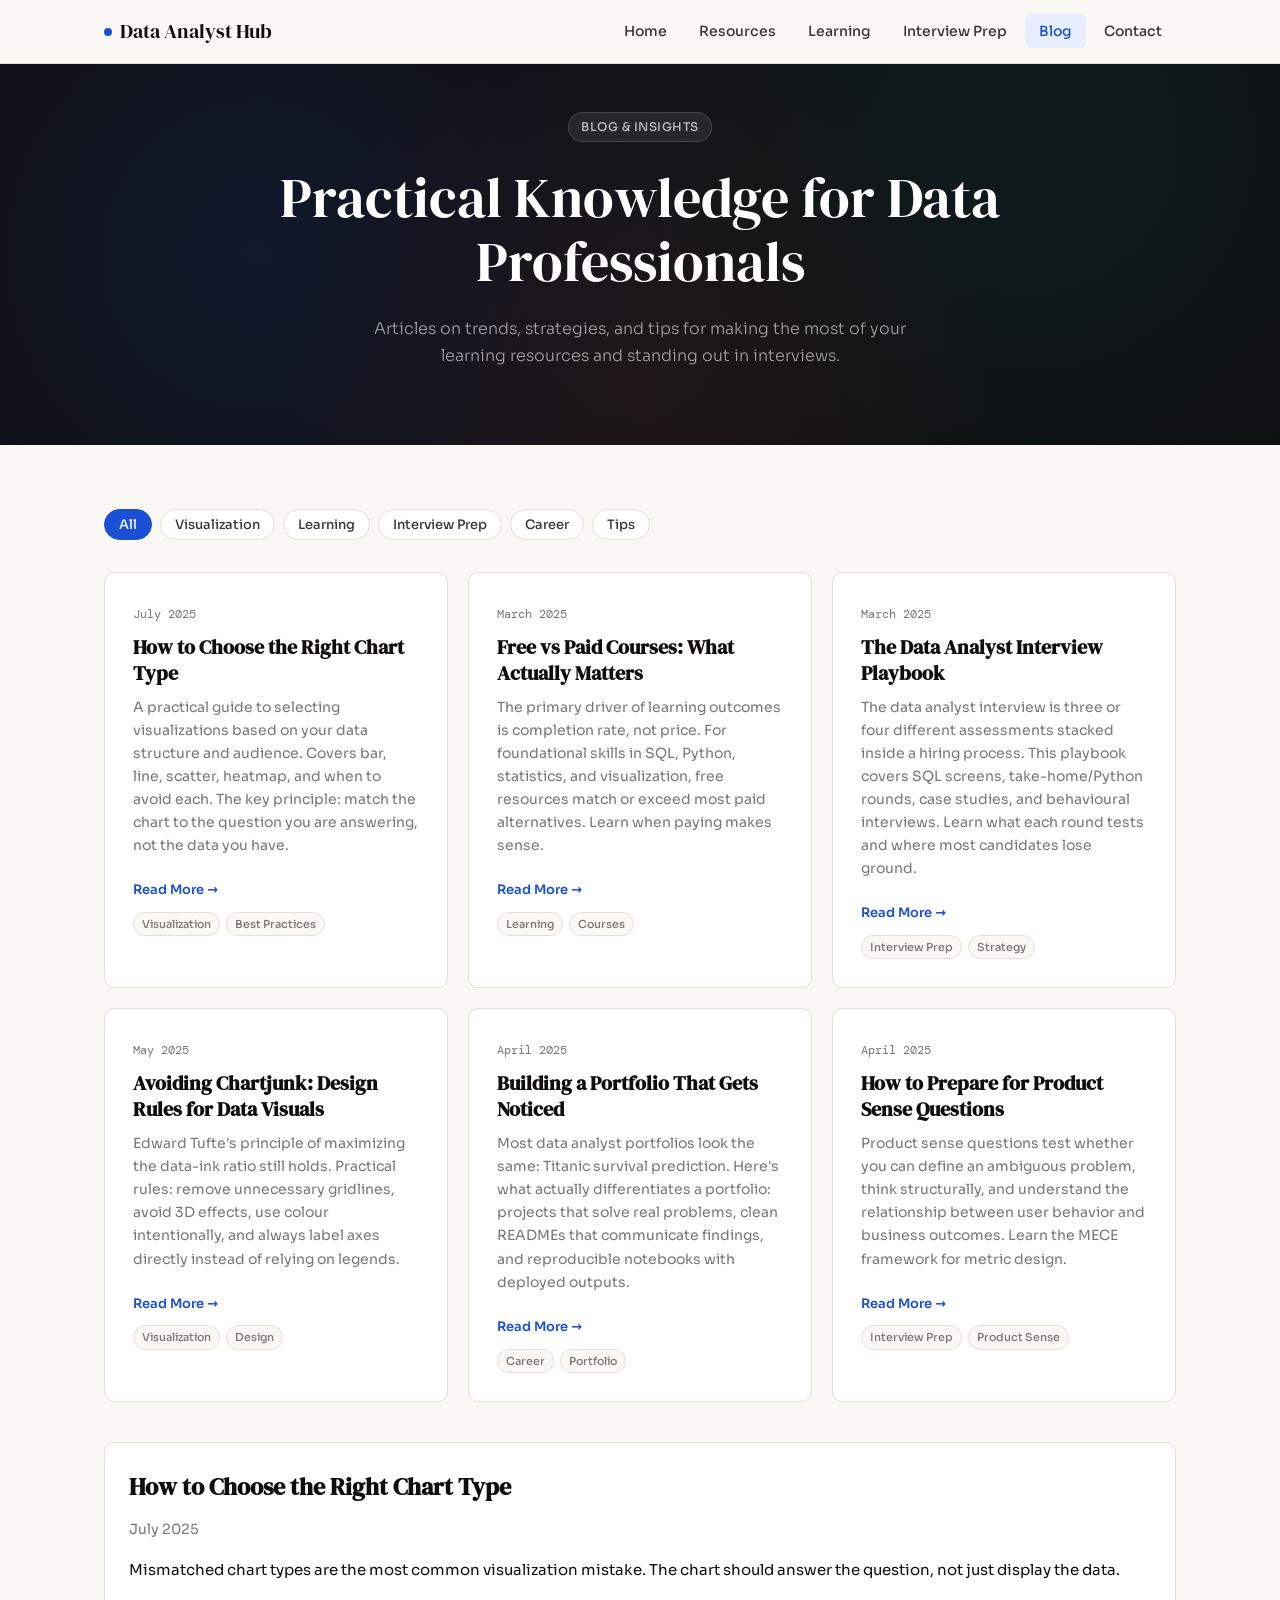
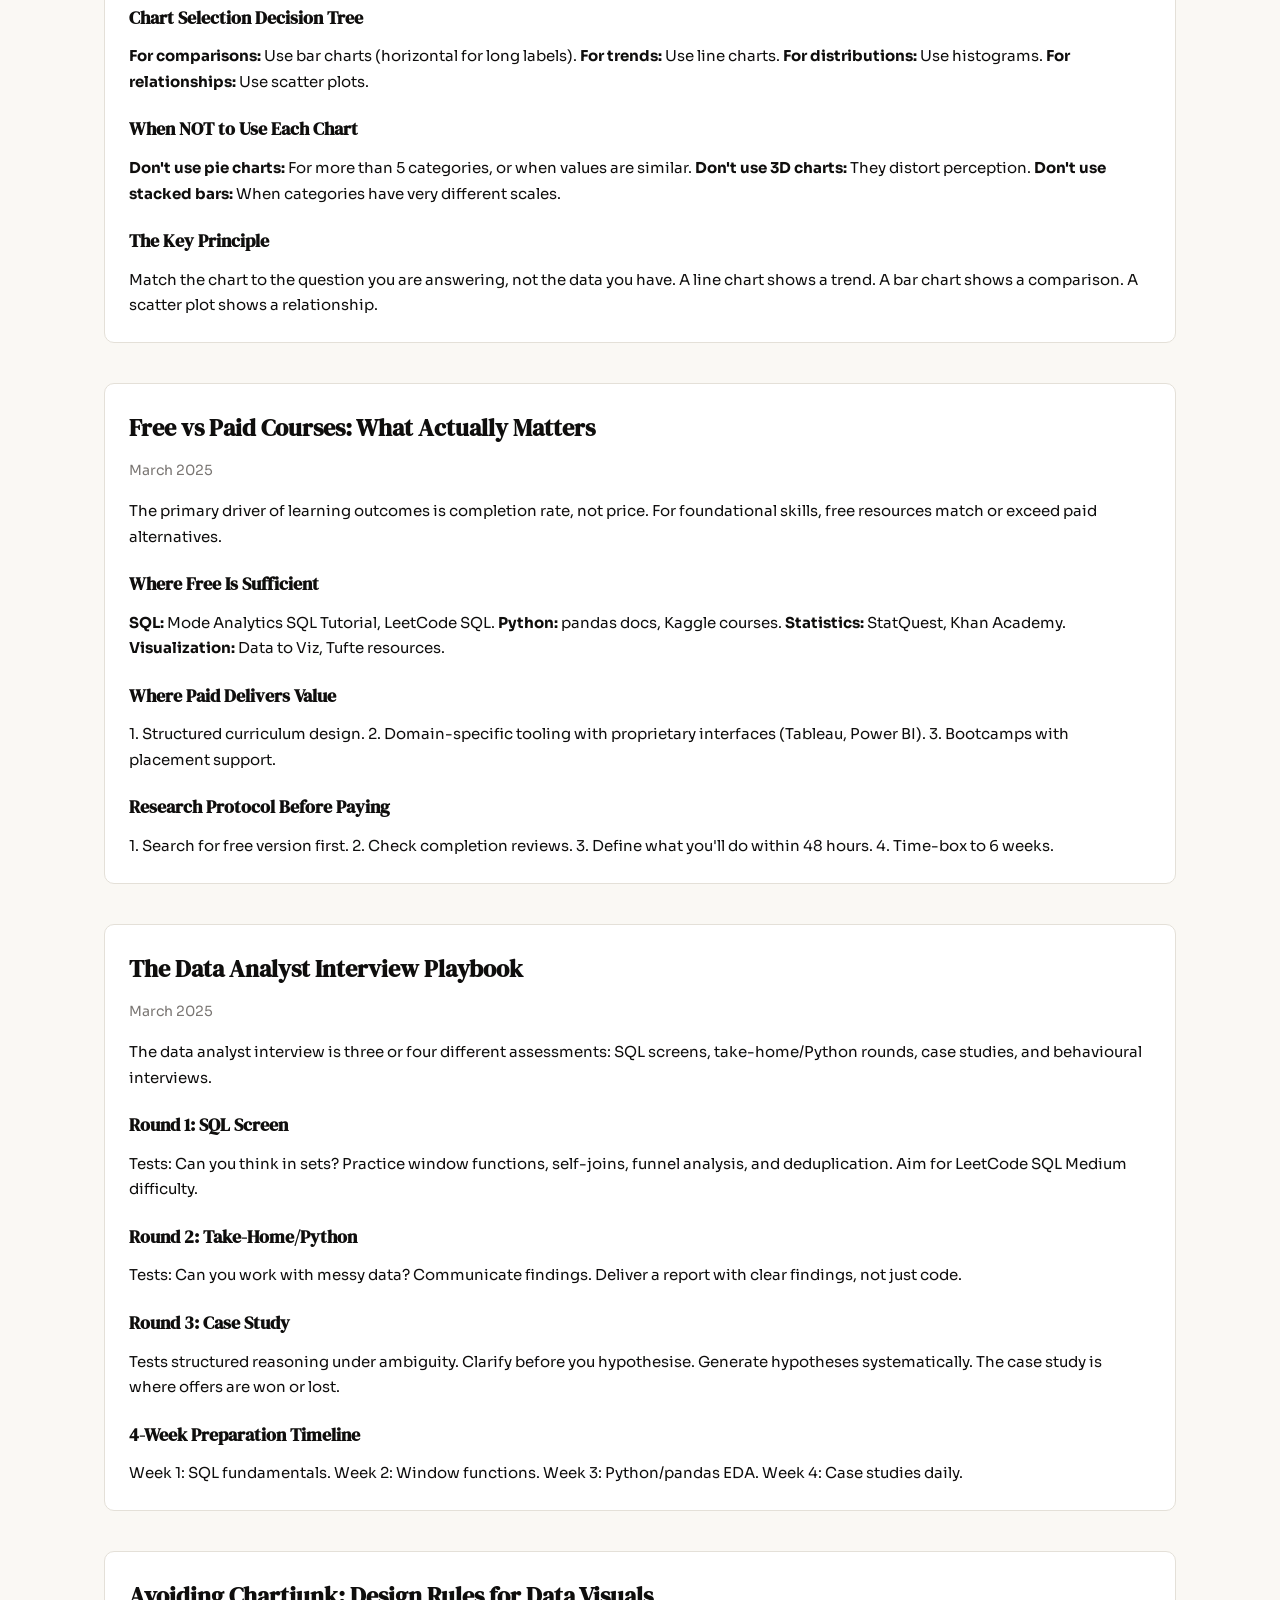
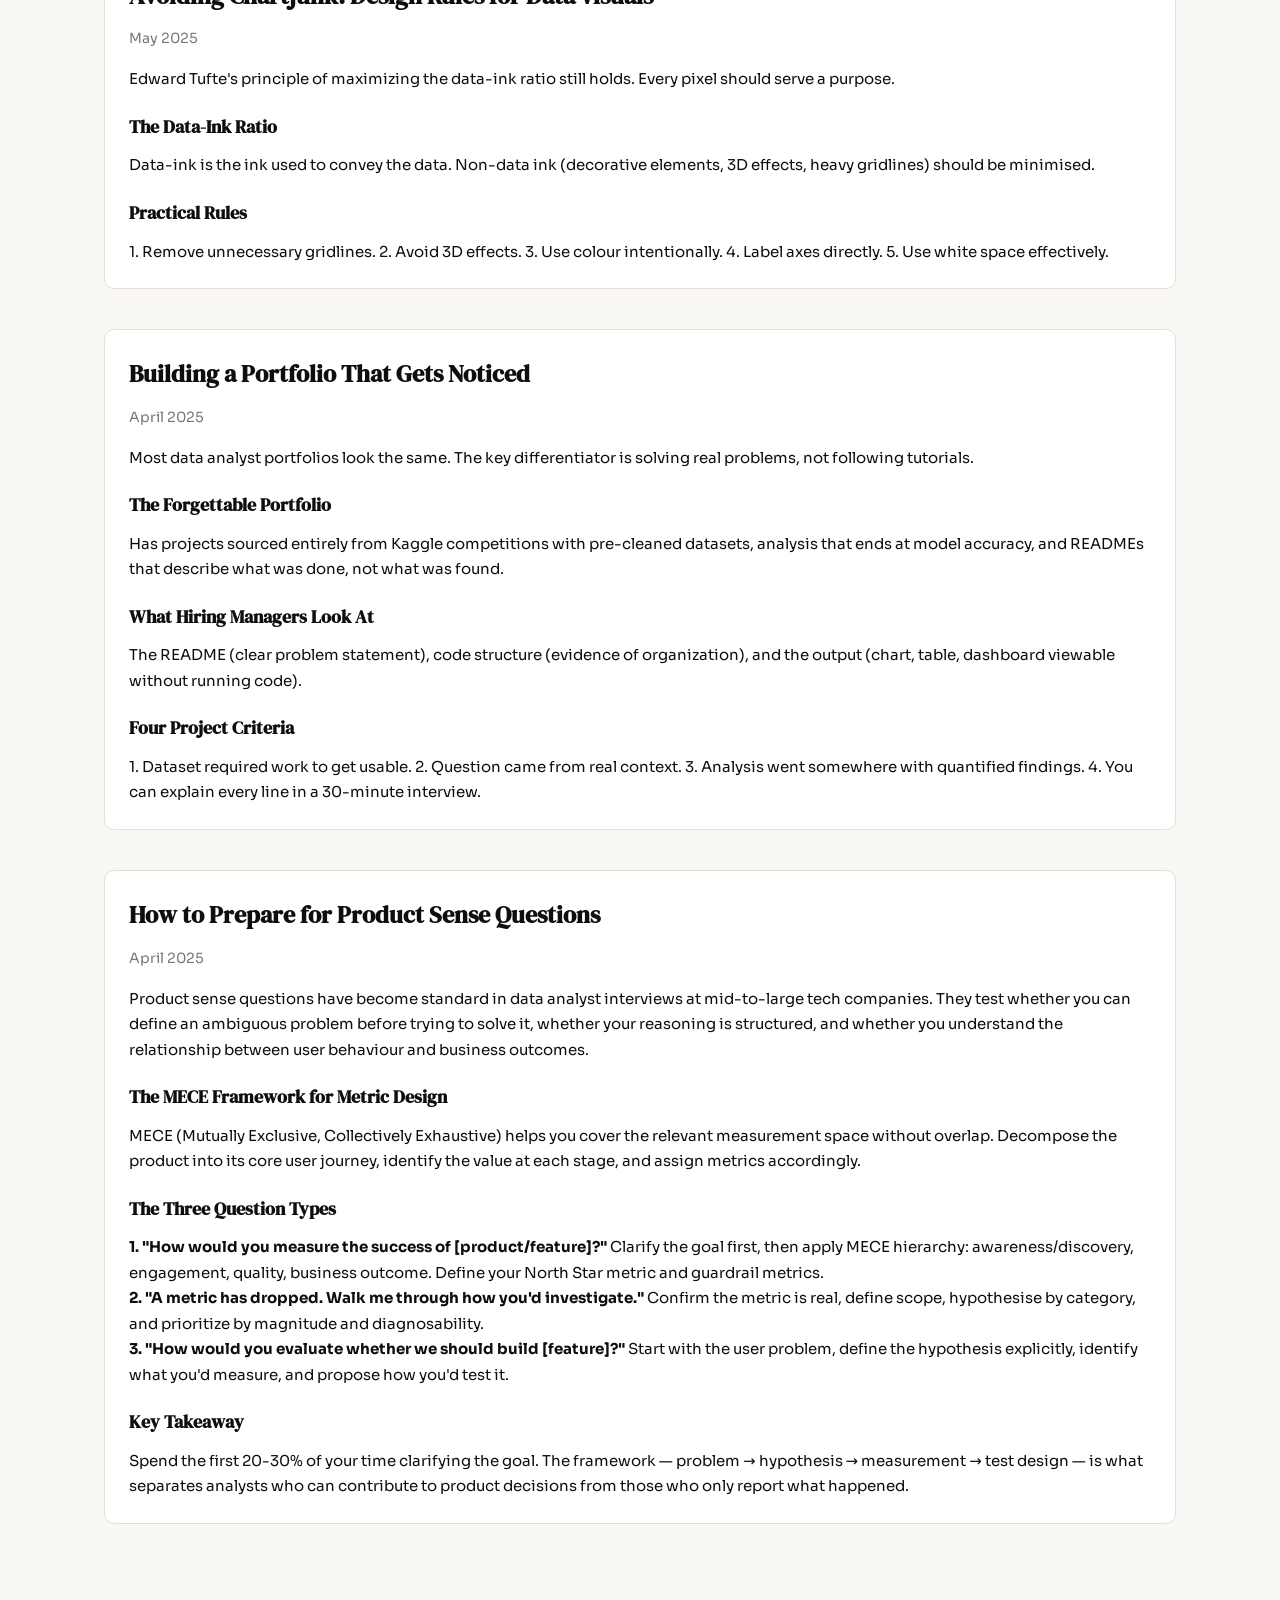
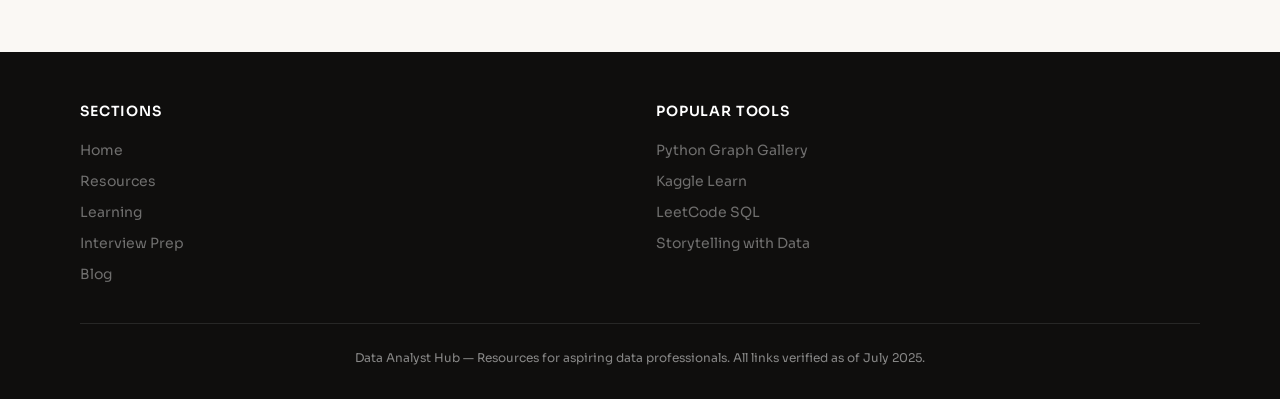
==== blog.html @ 2791a1c4 "Initial commit" ====
<!DOCTYPE html>
<html lang="en">

<head>
  <meta charset="UTF-8">
  <meta name="viewport" content="width=device-width, initial-scale=1.0">
  <title>Blog & Insights — Data Analyst Hub</title>
  <meta name="description"
    content="Articles on data science trends, visualization best practices, and tips for effective resource utilization in data analysis.">
  <link
    href="https://fonts.googleapis.com/css2?family=DM+Serif+Display:ital@0;1&family=DM+Mono:wght@400;500&family=Sora:wght@300;400;500;600&display=swap"
    rel="stylesheet">
  <link rel="stylesheet" href="css/style.css">
</head>

<body>

  <a href="#main-content" class="skip-link">Skip to main content</a>

  <nav class="site-nav" role="navigation" aria-label="Main navigation">
    <div class="nav-inner">
      <a href="index.html" class="nav-logo" aria-label="Data Analyst Hub Home">
        <span class="logo-dot"></span> Data Analyst Hub
      </a>
      <button class="nav-toggle" aria-label="Toggle navigation menu" aria-expanded="false">☰</button>
      <ul class="nav-links">
        <li><a href="index.html">Home</a></li>
        <li><a href="resources.html">Resources</a></li>
        <li><a href="learning.html">Learning</a></li>
        <li><a href="interview.html">Interview Prep</a></li>
        <li><a href="blog.html" class="active">Blog</a></li>
        <li><a href="contact.html">Contact</a></li>
      </ul>
    </div>
  </nav>

  <main id="main-content">
    <section class="hero" style="padding:48px 24px 40px">
      <div class="hero-inner">
        <span class="hero-badge">Blog & Insights</span>
        <h1>Practical Knowledge for Data Professionals</h1>
        <p class="hero-sub">Articles on trends, strategies, and tips for making the most of your learning resources and
          standing out in interviews.</p>
      </div>
    </section>

    <section class="section">
      <div class="filter-bar" role="group" aria-label="Filter blog articles">
        <button class="filter-btn active" data-filter="all">All</button>
        <button class="filter-btn" data-filter="visualization">Visualization</button>
        <button class="filter-btn" data-filter="learning">Learning</button>
        <button class="filter-btn" data-filter="interview">Interview Prep</button>
        <button class="filter-btn" data-filter="career">Career</button>
        <button class="filter-btn" data-filter="tips">Tips</button>
      </div>

      <div class="cards-grid">
        <article class="blog-post filterable-item" data-tags="visualization,tips">
          <span class="post-date">July 2025</span>
          <h3>How to Choose the Right Chart Type</h3>
          <p>A practical guide to selecting visualizations based on your data structure and audience. Covers bar, line,
            scatter, heatmap, and when to avoid each. The key principle: match the chart to the question you are
            answering, not the data you have.</p>
          <a href="files/how-to-choose-right-chart-type.md" class="card-link" target="_blank" rel="noopener">Read More →</a>
          <div class="post-tags" style="margin-top:10px">
            <span class="post-tag">Visualization</span>
            <span class="post-tag">Best Practices</span>
          </div>
        </article>

        <article class="blog-post filterable-item" data-tags="learning,career">
          <span class="post-date">March 2025</span>
          <h3>Free vs Paid Courses: What Actually Matters</h3>
          <p>The primary driver of learning outcomes is completion rate, not price. For foundational skills in SQL,
            Python, statistics, and visualization, free resources match or exceed most paid alternatives. Learn when
            paying makes sense.</p>
          <a href="files/free-vs-paid-courses-what-matters.md" class="card-link" target="_blank" rel="noopener">Read More →</a>
          <div class="post-tags" style="margin-top:10px">
            <span class="post-tag">Learning</span>
            <span class="post-tag">Courses</span>
          </div>
        </article>

        <article class="blog-post filterable-item" data-tags="interview,strategy">
          <span class="post-date">March 2025</span>
          <h3>The Data Analyst Interview Playbook</h3>
          <p>The data analyst interview is three or four different assessments stacked inside a hiring process. This
            playbook covers SQL screens, take-home/Python rounds, case studies, and behavioural interviews. Learn what
            each round tests and where most candidates lose ground.</p>
          <a href="files/data-analyst-interview-playbook.md" class="card-link" target="_blank" rel="noopener">Read More →</a>
          <div class="post-tags" style="margin-top:10px">
            <span class="post-tag">Interview Prep</span>
            <span class="post-tag">Strategy</span>
          </div>
        </article>

        <article class="blog-post filterable-item" data-tags="visualization,tips">
          <span class="post-date">May 2025</span>
          <h3>Avoiding Chartjunk: Design Rules for Data Visuals</h3>
          <p>Edward Tufte's principle of maximizing the data-ink ratio still holds. Practical rules: remove unnecessary
            gridlines, avoid 3D effects, use colour intentionally, and always label axes directly instead of relying on
            legends.</p>
          <a href="files/avoiding-chartjunk-design-rules.md" class="card-link" target="_blank" rel="noopener">Read More →</a>
          <div class="post-tags" style="margin-top:10px">
            <span class="post-tag">Visualization</span>
            <span class="post-tag">Design</span>
          </div>
        </article>

        <article class="blog-post filterable-item" data-tags="career,portfolio">
          <span class="post-date">April 2025</span>
          <h3>Building a Portfolio That Gets Noticed</h3>
          <p>Most data analyst portfolios look the same: Titanic survival prediction. Here's what actually
            differentiates a portfolio: projects that solve real problems, clean READMEs that communicate findings, and
            reproducible notebooks with deployed outputs.</p>
          <a href="files/building-portfolio-that-gets-noticed.md" class="card-link" target="_blank" rel="noopener">Read More →</a>
          <div class="post-tags" style="margin-top:10px">
            <span class="post-tag">Career</span>
            <span class="post-tag">Portfolio</span>
          </div>
        </article>

        <article class="blog-post filterable-item" data-tags="interview,career">
          <span class="post-date">April 2025</span>
          <h3>How to Prepare for Product Sense Questions</h3>
          <p>Product sense questions test whether you can define an ambiguous problem, think structurally, and
            understand the relationship between user behavior and business outcomes. Learn the MECE framework for metric
            design.</p>
          <a href="files/how-to-prepare-product-sense-questions.md" class="card-link" target="_blank" rel="noopener">Read More →</a>
          <div class="post-tags" style="margin-top:10px">
            <span class="post-tag">Interview Prep</span>
            <span class="post-tag">Product Sense</span>
          </div>
        </article>
      </div>

      <div class="filter-no-results hidden text-center" style="padding:40px;color:var(--ink-3)">
        <p>No articles match the selected filter. Try choosing a different category.</p>
      </div>

      <!-- ── BLOG POST DETAILS ── -->
      <div id="chart-selection" class="blog-post-details"
        style="margin-top:40px;padding:24px;background:var(--card);border:1px solid var(--border);border-radius:var(--radius)">
        <h3 style="font-family:var(--font-heading);font-size:24px;margin-bottom:12px">How to Choose the Right Chart Type
        </h3>
        <p style="font-size:14px;color:var(--ink-3);margin-bottom:16px"><span class="post-date">July 2025</span></p>
        <div style="font-size:15px;line-height:1.7;color:var(--ink)">
          <p>Mismatched chart types are the most common visualization mistake. The chart should answer the question, not
            just display the data.</p>

          <h4 style="font-family:var(--font-heading);font-size:18px;margin:20px 0 10px">Chart Selection Decision Tree
          </h4>
          <p><strong>For comparisons:</strong> Use bar charts (horizontal for long labels). <strong>For trends:</strong>
            Use line charts. <strong>For distributions:</strong> Use histograms. <strong>For relationships:</strong> Use
            scatter plots.</p>

          <h4 style="font-family:var(--font-heading);font-size:18px;margin:20px 0 10px">When NOT to Use Each Chart</h4>
          <p><strong>Don't use pie charts:</strong> For more than 5 categories, or when values are similar.
            <strong>Don't use 3D charts:</strong> They distort perception. <strong>Don't use stacked bars:</strong> When
            categories have very different scales.</p>

          <h4 style="font-family:var(--font-heading);font-size:18px;margin:20px 0 10px">The Key Principle</h4>
          <p>Match the chart to the question you are answering, not the data you have. A line chart shows a trend. A bar
            chart shows a comparison. A scatter plot shows a relationship.</p>
        </div>
      </div>

      <div id="free-vs-paid" class="blog-post-details"
        style="margin-top:40px;padding:24px;background:var(--card);border:1px solid var(--border);border-radius:var(--radius)">
        <h3 style="font-family:var(--font-heading);font-size:24px;margin-bottom:12px">Free vs Paid Courses: What
          Actually Matters</h3>
        <p style="font-size:14px;color:var(--ink-3);margin-bottom:16px"><span class="post-date">March 2025</span></p>
        <div style="font-size:15px;line-height:1.7;color:var(--ink)">
          <p>The primary driver of learning outcomes is completion rate, not price. For foundational skills, free
            resources match or exceed paid alternatives.</p>

          <h4 style="font-family:var(--font-heading);font-size:18px;margin:20px 0 10px">Where Free Is Sufficient</h4>
          <p><strong>SQL:</strong> Mode Analytics SQL Tutorial, LeetCode SQL. <strong>Python:</strong> pandas docs,
            Kaggle courses. <strong>Statistics:</strong> StatQuest, Khan Academy. <strong>Visualization:</strong> Data
            to Viz, Tufte resources.</p>

          <h4 style="font-family:var(--font-heading);font-size:18px;margin:20px 0 10px">Where Paid Delivers Value</h4>
          <p>1. Structured curriculum design. 2. Domain-specific tooling with proprietary interfaces (Tableau, Power
            BI). 3. Bootcamps with placement support.</p>

          <h4 style="font-family:var(--font-heading);font-size:18px;margin:20px 0 10px">Research Protocol Before Paying
          </h4>
          <p>1. Search for free version first. 2. Check completion reviews. 3. Define what you'll do within 48 hours. 4.
            Time-box to 6 weeks.</p>
        </div>
      </div>

      <div id="interview-playbook" class="blog-post-details"
        style="margin-top:40px;padding:24px;background:var(--card);border:1px solid var(--border);border-radius:var(--radius)">
        <h3 style="font-family:var(--font-heading);font-size:24px;margin-bottom:12px">The Data Analyst Interview
          Playbook</h3>
        <p style="font-size:14px;color:var(--ink-3);margin-bottom:16px"><span class="post-date">March 2025</span></p>
        <div style="font-size:15px;line-height:1.7;color:var(--ink)">
          <p>The data analyst interview is three or four different assessments: SQL screens, take-home/Python rounds,
            case studies, and behavioural interviews.</p>

          <h4 style="font-family:var(--font-heading);font-size:18px;margin:20px 0 10px">Round 1: SQL Screen</h4>
          <p>Tests: Can you think in sets? Practice window functions, self-joins, funnel analysis, and deduplication.
            Aim for LeetCode SQL Medium difficulty.</p>

          <h4 style="font-family:var(--font-heading);font-size:18px;margin:20px 0 10px">Round 2: Take-Home/Python</h4>
          <p>Tests: Can you work with messy data? Communicate findings. Deliver a report with clear findings, not just
            code.</p>

          <h4 style="font-family:var(--font-heading);font-size:18px;margin:20px 0 10px">Round 3: Case Study</h4>
          <p>Tests structured reasoning under ambiguity. Clarify before you hypothesise. Generate hypotheses
            systematically. The case study is where offers are won or lost.</p>

          <h4 style="font-family:var(--font-heading);font-size:18px;margin:20px 0 10px">4-Week Preparation Timeline</h4>
          <p>Week 1: SQL fundamentals. Week 2: Window functions. Week 3: Python/pandas EDA. Week 4: Case studies daily.
          </p>
        </div>
      </div>

      <div id="chartjunk" class="blog-post-details"
        style="margin-top:40px;padding:24px;background:var(--card);border:1px solid var(--border);border-radius:var(--radius)">
        <h3 style="font-family:var(--font-heading);font-size:24px;margin-bottom:12px">Avoiding Chartjunk: Design Rules
          for Data Visuals</h3>
        <p style="font-size:14px;color:var(--ink-3);margin-bottom:16px"><span class="post-date">May 2025</span></p>
        <div style="font-size:15px;line-height:1.7;color:var(--ink)">
          <p>Edward Tufte's principle of maximizing the data-ink ratio still holds. Every pixel should serve a purpose.
          </p>

          <h4 style="font-family:var(--font-heading);font-size:18px;margin:20px 0 10px">The Data-Ink Ratio</h4>
          <p>Data-ink is the ink used to convey the data. Non-data ink (decorative elements, 3D effects, heavy
            gridlines) should be minimised.</p>

          <h4 style="font-family:var(--font-heading);font-size:18px;margin:20px 0 10px">Practical Rules</h4>
          <p>1. Remove unnecessary gridlines. 2. Avoid 3D effects. 3. Use colour intentionally. 4. Label axes directly.
            5. Use white space effectively.</p>
        </div>
      </div>

      <div id="portfolio" class="blog-post-details"
        style="margin-top:40px;padding:24px;background:var(--card);border:1px solid var(--border);border-radius:var(--radius)">
        <h3 style="font-family:var(--font-heading);font-size:24px;margin-bottom:12px">Building a Portfolio That Gets
          Noticed</h3>
        <p style="font-size:14px;color:var(--ink-3);margin-bottom:16px"><span class="post-date">April 2025</span></p>
        <div style="font-size:15px;line-height:1.7;color:var(--ink)">
          <p>Most data analyst portfolios look the same. The key differentiator is solving real problems, not following
            tutorials.</p>

          <h4 style="font-family:var(--font-heading);font-size:18px;margin:20px 0 10px">The Forgettable Portfolio</h4>
          <p>Has projects sourced entirely from Kaggle competitions with pre-cleaned datasets, analysis that ends at
            model accuracy, and READMEs that describe what was done, not what was found.</p>

          <h4 style="font-family:var(--font-heading);font-size:18px;margin:20px 0 10px">What Hiring Managers Look At
          </h4>
          <p>The README (clear problem statement), code structure (evidence of organization), and the output (chart,
            table, dashboard viewable without running code).</p>

          <h4 style="font-family:var(--font-heading);font-size:18px;margin:20px 0 10px">Four Project Criteria</h4>
          <p>1. Dataset required work to get usable. 2. Question came from real context. 3. Analysis went somewhere with
            quantified findings. 4. You can explain every line in a 30-minute interview.</p>
        </div>
      </div>

      <div id="product-sense" class="blog-post-details"
        style="margin-top:40px;padding:24px;background:var(--card);border:1px solid var(--border);border-radius:var(--radius)">
        <h3 style="font-family:var(--font-heading);font-size:24px;margin-bottom:12px">How to Prepare for Product Sense
          Questions</h3>
        <p style="font-size:14px;color:var(--ink-3);margin-bottom:16px"><span class="post-date">April 2025</span></p>
        <div style="font-size:15px;line-height:1.7;color:var(--ink)">
          <p>Product sense questions have become standard in data analyst interviews at mid-to-large tech companies.
            They test whether you can define an ambiguous problem before trying to solve it, whether your reasoning is
            structured, and whether you understand the relationship between user behaviour and business outcomes.</p>

          <h4 style="font-family:var(--font-heading);font-size:18px;margin:20px 0 10px">The MECE Framework for Metric
            Design</h4>
          <p>MECE (Mutually Exclusive, Collectively Exhaustive) helps you cover the relevant measurement space without
            overlap. Decompose the product into its core user journey, identify the value at each stage, and assign
            metrics accordingly.</p>

          <h4 style="font-family:var(--font-heading);font-size:18px;margin:20px 0 10px">The Three Question Types</h4>
          <p><strong>1. "How would you measure the success of [product/feature]?"</strong> Clarify the goal first, then
            apply MECE hierarchy: awareness/discovery, engagement, quality, business outcome. Define your North Star
            metric and guardrail metrics.</p>

          <p><strong>2. "A metric has dropped. Walk me through how you'd investigate."</strong> Confirm the metric is
            real, define scope, hypothesise by category, and prioritize by magnitude and diagnosability.</p>

          <p><strong>3. "How would you evaluate whether we should build [feature]?"</strong> Start with the user
            problem, define the hypothesis explicitly, identify what you'd measure, and propose how you'd test it.</p>

          <h4 style="font-family:var(--font-heading);font-size:18px;margin:20px 0 10px">Key Takeaway</h4>
          <p>Spend the first 20-30% of your time clarifying the goal. The framework — problem → hypothesis → measurement
            → test design — is what separates analysts who can contribute to product decisions from those who only
            report what happened.</p>
        </div>
      </div>
    </section>
  </main>

  <footer class="site-footer">
    <div class="footer-inner">
      <div class="footer-col">
        <h4>Sections</h4>
        <a href="index.html">Home</a>
        <a href="resources.html">Resources</a>
        <a href="learning.html">Learning</a>
        <a href="interview.html">Interview Prep</a>
        <a href="blog.html">Blog</a>
      </div>
      <div class="footer-col">
        <h4>Popular Tools</h4>
        <a href="https://www.python-graph-gallery.com/" target="_blank" rel="noopener">Python Graph Gallery</a>
        <a href="https://www.kaggle.com/learn" target="_blank" rel="noopener">Kaggle Learn</a>
        <a href="https://leetcode.com/problemset/database/" target="_blank" rel="noopener">LeetCode SQL</a>
        <a href="https://www.storytellingwithdata.com/" target="_blank" rel="noopener">Storytelling with Data</a>
      </div>
    </div>
    <div class="footer-bottom">
      <p>Data Analyst Hub — Resources for aspiring data professionals. All links verified as of July 2025.</p>
    </div>
  </footer>

  <script src="js/main.js"></script>
</body>

</html>
---- css/style.css ----
/* ═══════════════════════════════════════════════════════════════════
   DATA ANALYST WEBSITE — STYLESHEET
   Color palette, typography, layout, components, responsive
   ═══════════════════════════════════════════════════════════════════ */

:root {
  --ink: #0f0e0d;
  --ink-2: #3a3835;
  --ink-3: #7a7673;
  --paper: #faf8f4;
  --card: #ffffff;
  --border: #e4e0d8;
  --border-2: #cec9bf;
  --accent: #1a4fd6;
  --accent-light: #e8eeff;
  --accent-2: #d64e1a;
  --accent-2-light: #fff0ec;
  --green: #1a7a4a;
  --green-light: #e6f7ed;
  --amber: #9a6000;
  --amber-light: #fff8e6;
  --purple: #5b21b6;
  --purple-light: #f0ebff;
  --teal: #0e7490;
  --teal-light: #ecfeff;
  --red: #b91c1c;
  --red-light: #fef2f2;
  --font-heading: 'DM Serif Display', Georgia, serif;
  --font-body: 'Sora', system-ui, sans-serif;
  --font-mono: 'DM Mono', 'Courier New', monospace;
  --max-width: 1120px;
  --nav-height: 64px;
  --radius: 10px;
  --radius-sm: 6px;
}

*, *::before, *::after { box-sizing: border-box; margin: 0; padding: 0; }

html { scroll-behavior: smooth; font-size: 16px; }

body {
  font-family: var(--font-body);
  background: var(--paper);
  color: var(--ink);
  font-size: 15px;
  line-height: 1.65;
  -webkit-font-smoothing: antialiased;
}

a { color: var(--accent); text-decoration: none; transition: color 0.2s; }
a:hover { color: #123da8; text-decoration: underline; }

img { max-width: 100%; height: auto; display: block; }

/* ── SKIP LINK ── */
.skip-link {
  position: absolute; top: -100px; left: 16px;
  background: var(--accent); color: #fff; padding: 8px 16px;
  border-radius: var(--radius-sm); z-index: 1000; font-size: 14px;
}
.skip-link:focus { top: 8px; }

/* ── NAVIGATION ── */
.site-nav {
  position: sticky; top: 0; z-index: 100;
  background: rgba(250, 248, 244, 0.92);
  backdrop-filter: blur(12px);
  border-bottom: 1px solid var(--border);
  height: var(--nav-height);
  display: flex; align-items: center;
}

.nav-inner {
  width: 100%; max-width: var(--max-width);
  margin: 0 auto; padding: 0 24px;
  display: flex; align-items: center; justify-content: space-between;
}

.nav-logo {
  font-family: var(--font-heading);
  font-size: 20px;
  color: var(--ink);
  display: flex; align-items: center; gap: 8px;
}
.nav-logo:hover { text-decoration: none; color: var(--accent); }
.nav-logo .logo-dot {
  width: 8px; height: 8px; border-radius: 50%;
  background: var(--accent); display: inline-block;
}

.nav-links {
  display: flex; gap: 4px; list-style: none;
}
.nav-links a {
  padding: 8px 14px; border-radius: var(--radius-sm);
  font-size: 14px; font-weight: 500; color: var(--ink-2);
  transition: background 0.2s, color 0.2s;
}
.nav-links a:hover, .nav-links a.active {
  background: var(--accent-light); color: var(--accent); text-decoration: none;
}

.nav-toggle {
  display: none; background: none; border: none;
  font-size: 24px; cursor: pointer; color: var(--ink);
  padding: 4px 8px;
}

/* ── HERO ── */
.hero {
  background: var(--ink);
  color: #fff;
  padding: 80px 24px 64px;
  text-align: center;
  position: relative;
  overflow: hidden;
}
.hero::before {
  content: '';
  position: absolute; inset: 0;
  background-image:
    radial-gradient(circle at 20% 50%, rgba(26,79,214,0.15) 0%, transparent 50%),
    radial-gradient(circle at 80% 20%, rgba(14,116,144,0.12) 0%, transparent 50%),
    radial-gradient(circle at 50% 80%, rgba(214,78,26,0.08) 0%, transparent 50%);
}
.hero-inner {
  max-width: 720px; margin: 0 auto; position: relative; z-index: 1;
}
.hero-badge {
  display: inline-block; padding: 4px 12px;
  background: rgba(255,255,255,0.08); border: 1px solid rgba(255,255,255,0.15);
  border-radius: 999px; font-size: 12px; font-weight: 500;
  color: rgba(255,255,255,0.7); margin-bottom: 24px;
  letter-spacing: 0.04em; text-transform: uppercase;
}
.hero h1 {
  font-family: var(--font-heading);
  font-size: clamp(32px, 5vw, 56px);
  line-height: 1.15;
  margin-bottom: 20px;
  font-weight: 400;
}
.hero h1 em { font-style: italic; color: #7ba3ff; }
.hero-sub {
  font-size: 16px; color: rgba(255,255,255,0.6);
  max-width: 560px; margin: 0 auto 36px; font-weight: 300; line-height: 1.7;
}
.hero-cta {
  display: flex; gap: 12px; justify-content: center; flex-wrap: wrap;
}
.btn {
  display: inline-flex; align-items: center; gap: 8px;
  padding: 12px 24px; border-radius: var(--radius);
  font-family: var(--font-body); font-size: 14px; font-weight: 600;
  cursor: pointer; border: none; transition: all 0.2s;
  text-decoration: none;
}
.btn-primary {
  background: var(--accent); color: #fff;
}
.btn-primary:hover { background: #123da8; color: #fff; text-decoration: none; transform: translateY(-1px); }
.btn-outline {
  background: transparent; color: #fff;
  border: 1px solid rgba(255,255,255,0.3);
}
.btn-outline:hover { border-color: #fff; background: rgba(255,255,255,0.06); text-decoration: none; }
.btn-accent {
  background: var(--accent-2); color: #fff;
}
.btn-accent:hover { background: #b84010; color: #fff; text-decoration: none; transform: translateY(-1px); }
.btn-sm { padding: 8px 16px; font-size: 13px; }

/* ── SECTION ── */
.section {
  padding: 64px 24px;
  max-width: var(--max-width);
  margin: 0 auto;
}
.section-header {
  margin-bottom: 40px;
}
.section-label {
  font-size: 11px; text-transform: uppercase;
  letter-spacing: 0.15em; color: var(--accent);
  font-weight: 600; margin-bottom: 8px;
}
.section-title {
  font-family: var(--font-heading);
  font-size: clamp(24px, 3vw, 36px);
  line-height: 1.2;
  color: var(--ink);
}
.section-desc {
  font-size: 15px; color: var(--ink-3);
  max-width: 600px; margin-top: 8px;
}

/* ── CARDS ── */
.cards-grid {
  display: grid;
  grid-template-columns: repeat(auto-fill, minmax(300px, 1fr));
  gap: 20px;
}

.card {
  background: var(--card);
  border: 1px solid var(--border);
  border-radius: var(--radius);
  padding: 24px;
  transition: box-shadow 0.2s, transform 0.2s;
}
.card:hover {
  box-shadow: 0 4px 24px rgba(0,0,0,0.06);
  transform: translateY(-2px);
}

.card-badge {
  display: inline-block; padding: 3px 10px;
  border-radius: 999px; font-size: 11px; font-weight: 600;
  text-transform: uppercase; letter-spacing: 0.04em;
  margin-bottom: 12px;
}
.badge-free { background: var(--green-light); color: var(--green); }
.badge-paid { background: var(--amber-light); color: var(--amber); }
.badge-freemium { background: var(--accent-light); color: var(--accent); }
.badge-intermediate { background: var(--teal-light); color: var(--teal); }
.badge-advanced { background: var(--purple-light); color: var(--purple); }
.badge-beginner { background: var(--green-light); color: var(--green); }

.card h3 {
  font-size: 17px; font-weight: 600; margin-bottom: 6px;
  color: var(--ink);
}
.card p {
  font-size: 14px; color: var(--ink-3); line-height: 1.6; margin-bottom: 14px;
}
.card-meta {
  display: flex; gap: 12px; flex-wrap: wrap;
  font-size: 12px; color: var(--ink-3);
}
.card-meta span {
  display: flex; align-items: center; gap: 4px;
}
.card-link {
  display: inline-flex; align-items: center; gap: 6px;
  font-size: 13px; font-weight: 600; color: var(--accent);
  margin-top: 8px;
}
.card-link:hover { text-decoration: none; }

/* ── FILTER BAR ── */
.filter-bar {
  display: flex; gap: 8px; flex-wrap: wrap;
  margin-bottom: 32px;
}
.filter-btn {
  padding: 6px 14px; border-radius: 999px;
  border: 1px solid var(--border); background: var(--card);
  font-family: var(--font-body); font-size: 13px; font-weight: 500;
  color: var(--ink-2); cursor: pointer;
  transition: all 0.2s;
}
.filter-btn:hover { border-color: var(--accent); color: var(--accent); }
.filter-btn.active {
  background: var(--accent); color: #fff; border-color: var(--accent);
}

/* ── RESOURCE TABLE ── */
.resource-table {
  width: 100%; border-collapse: collapse;
  background: var(--card); border-radius: var(--radius);
  overflow: hidden; border: 1px solid var(--border);
}
.resource-table th {
  text-align: left; padding: 12px 16px;
  font-size: 11px; text-transform: uppercase;
  letter-spacing: 0.08em; color: var(--ink-3);
  background: var(--paper); border-bottom: 1px solid var(--border);
}
.resource-table td {
  padding: 12px 16px; font-size: 14px;
  border-bottom: 1px solid var(--border);
  vertical-align: top;
}
.resource-table tr:last-child td { border-bottom: none; }
.resource-table a { font-weight: 500; }

/* ── BLOG POST ── */
.blog-post {
  background: var(--card);
  border: 1px solid var(--border);
  border-radius: var(--radius);
  padding: 28px;
  transition: box-shadow 0.2s;
}
.blog-post:hover { box-shadow: 0 4px 24px rgba(0,0,0,0.06); }
.blog-post .post-date {
  font-size: 12px; color: var(--ink-3);
  font-family: var(--font-mono);
}
.blog-post h3 {
  font-family: var(--font-heading);
  font-size: 20px; margin: 8px 0 10px; line-height: 1.3;
}
.blog-post p {
  font-size: 14px; color: var(--ink-3); line-height: 1.65;
  margin-bottom: 14px;
}
.blog-post .post-tags {
  display: flex; gap: 6px; flex-wrap: wrap;
}
.post-tag {
  padding: 2px 8px; border-radius: 999px;
  font-size: 11px; font-weight: 500;
  background: var(--paper); border: 1px solid var(--border);
  color: var(--ink-3);
}

/* ── FORM ── */
.form-group {
  margin-bottom: 20px;
}
.form-label {
  display: block; font-size: 14px; font-weight: 600;
  color: var(--ink); margin-bottom: 6px;
}
.form-input, .form-textarea, .form-select {
  width: 100%; padding: 10px 14px;
  border: 1px solid var(--border); border-radius: var(--radius-sm);
  font-family: var(--font-body); font-size: 14px;
  background: var(--card); color: var(--ink);
  transition: border-color 0.2s, box-shadow 0.2s;
}
.form-input:focus, .form-textarea:focus, .form-select:focus {
  outline: none; border-color: var(--accent);
  box-shadow: 0 0 0 3px var(--accent-light);
}
.form-textarea { min-height: 120px; resize: vertical; }
.form-error {
  font-size: 12px; color: var(--red); margin-top: 4px; display: none;
}
.form-input.invalid, .form-textarea.invalid {
  border-color: var(--red);
}
.form-success {
  background: var(--green-light); border: 1px solid var(--green);
  border-radius: var(--radius-sm); padding: 12px 16px;
  font-size: 14px; color: var(--green); display: none;
}
.form-success.visible { display: block; }

/* ── STATS ROW ── */
.stats-row {
  display: grid;
  grid-template-columns: repeat(auto-fit, minmax(140px, 1fr));
  gap: 16px; margin: 32px 0;
}
.stat-card {
  text-align: center; padding: 20px 16px;
  background: var(--card); border: 1px solid var(--border);
  border-radius: var(--radius);
}
.stat-num {
  font-family: var(--font-heading);
  font-size: 32px; line-height: 1; color: var(--accent);
}
.stat-label {
  font-size: 12px; color: var(--ink-3);
  text-transform: uppercase; letter-spacing: 0.08em; margin-top: 4px;
}

/* ── QUICK NAV ── */
.quick-nav {
  display: grid;
  grid-template-columns: repeat(auto-fit, minmax(220px, 1fr));
  gap: 16px; margin: 32px 0;
}
.quick-nav-card {
  background: var(--card);
  border: 1px solid var(--border);
  border-radius: var(--radius);
  padding: 24px;
  text-align: center;
  transition: box-shadow 0.2s, transform 0.2s;
  cursor: pointer;
}
.quick-nav-card:hover {
  box-shadow: 0 4px 24px rgba(0,0,0,0.06);
  transform: translateY(-2px);
  text-decoration: none;
}
.quick-nav-card .nav-icon {
  font-size: 28px; margin-bottom: 12px;
}
.quick-nav-card h3 {
  font-size: 15px; font-weight: 600; margin-bottom: 4px;
}
.quick-nav-card p {
  font-size: 13px; color: var(--ink-3);
}

/* ── FOOTER ── */
.site-footer {
  background: var(--ink);
  color: rgba(255,255,255,0.5);
  padding: 48px 24px 32px;
  margin-top: 64px;
}
.footer-inner {
  max-width: var(--max-width); margin: 0 auto;
  display: grid; grid-template-columns: repeat(auto-fit, minmax(200px, 1fr));
  gap: 32px;
}
.footer-col h4 {
  color: #fff; font-size: 14px; font-weight: 600;
  margin-bottom: 12px; text-transform: uppercase;
  letter-spacing: 0.06em;
}
.footer-col a {
  display: block; padding: 4px 0; font-size: 14px;
  color: rgba(255,255,255,0.4); transition: color 0.2s;
}
.footer-col a:hover { color: #fff; text-decoration: none; }
.footer-bottom {
  max-width: var(--max-width); margin: 32px auto 0;
  padding-top: 24px; border-top: 1px solid rgba(255,255,255,0.1);
  text-align: center; font-size: 12px;
}

/* ── UTILITY ── */
.container { max-width: var(--max-width); margin: 0 auto; padding: 0 24px; }
.text-center { text-align: center; }
.mt-2 { margin-top: 16px; }
.mt-3 { margin-top: 24px; }
.mb-2 { margin-bottom: 16px; }
.mb-3 { margin-bottom: 24px; }
.hidden { display: none !important; }

/* ── RESPONSIVE ── */
@media (max-width: 768px) {
  .nav-links { display: none; }
  .nav-links.open {
    display: flex; flex-direction: column;
    position: absolute; top: var(--nav-height); left: 0; right: 0;
    background: var(--paper); border-bottom: 1px solid var(--border);
    padding: 16px 24px; gap: 4px;
  }
  .nav-links.open a { padding: 10px 14px; }
  .nav-toggle { display: block; }
  .hero { padding: 48px 20px 40px; }
  .section { padding: 40px 16px; }
  .cards-grid { grid-template-columns: 1fr; }
  .resource-table { font-size: 13px; }
  .resource-table th, .resource-table td { padding: 8px 10px; }
  .stats-row { grid-template-columns: repeat(2, 1fr); }
  .quick-nav { grid-template-columns: 1fr 1fr; }
}

@media (max-width: 480px) {
  .quick-nav { grid-template-columns: 1fr; }
  .hero h1 { font-size: 28px; }
  .hero-cta { flex-direction: column; align-items: center; }
}

/* ── PRINT ── */
@media print {
  .site-nav, .site-footer, .hero-cta, .filter-bar, .nav-toggle { display: none !important; }
  body { background: #fff; }
  .card, .blog-post { break-inside: avoid; box-shadow: none; border: 1px solid #ddd; }
}
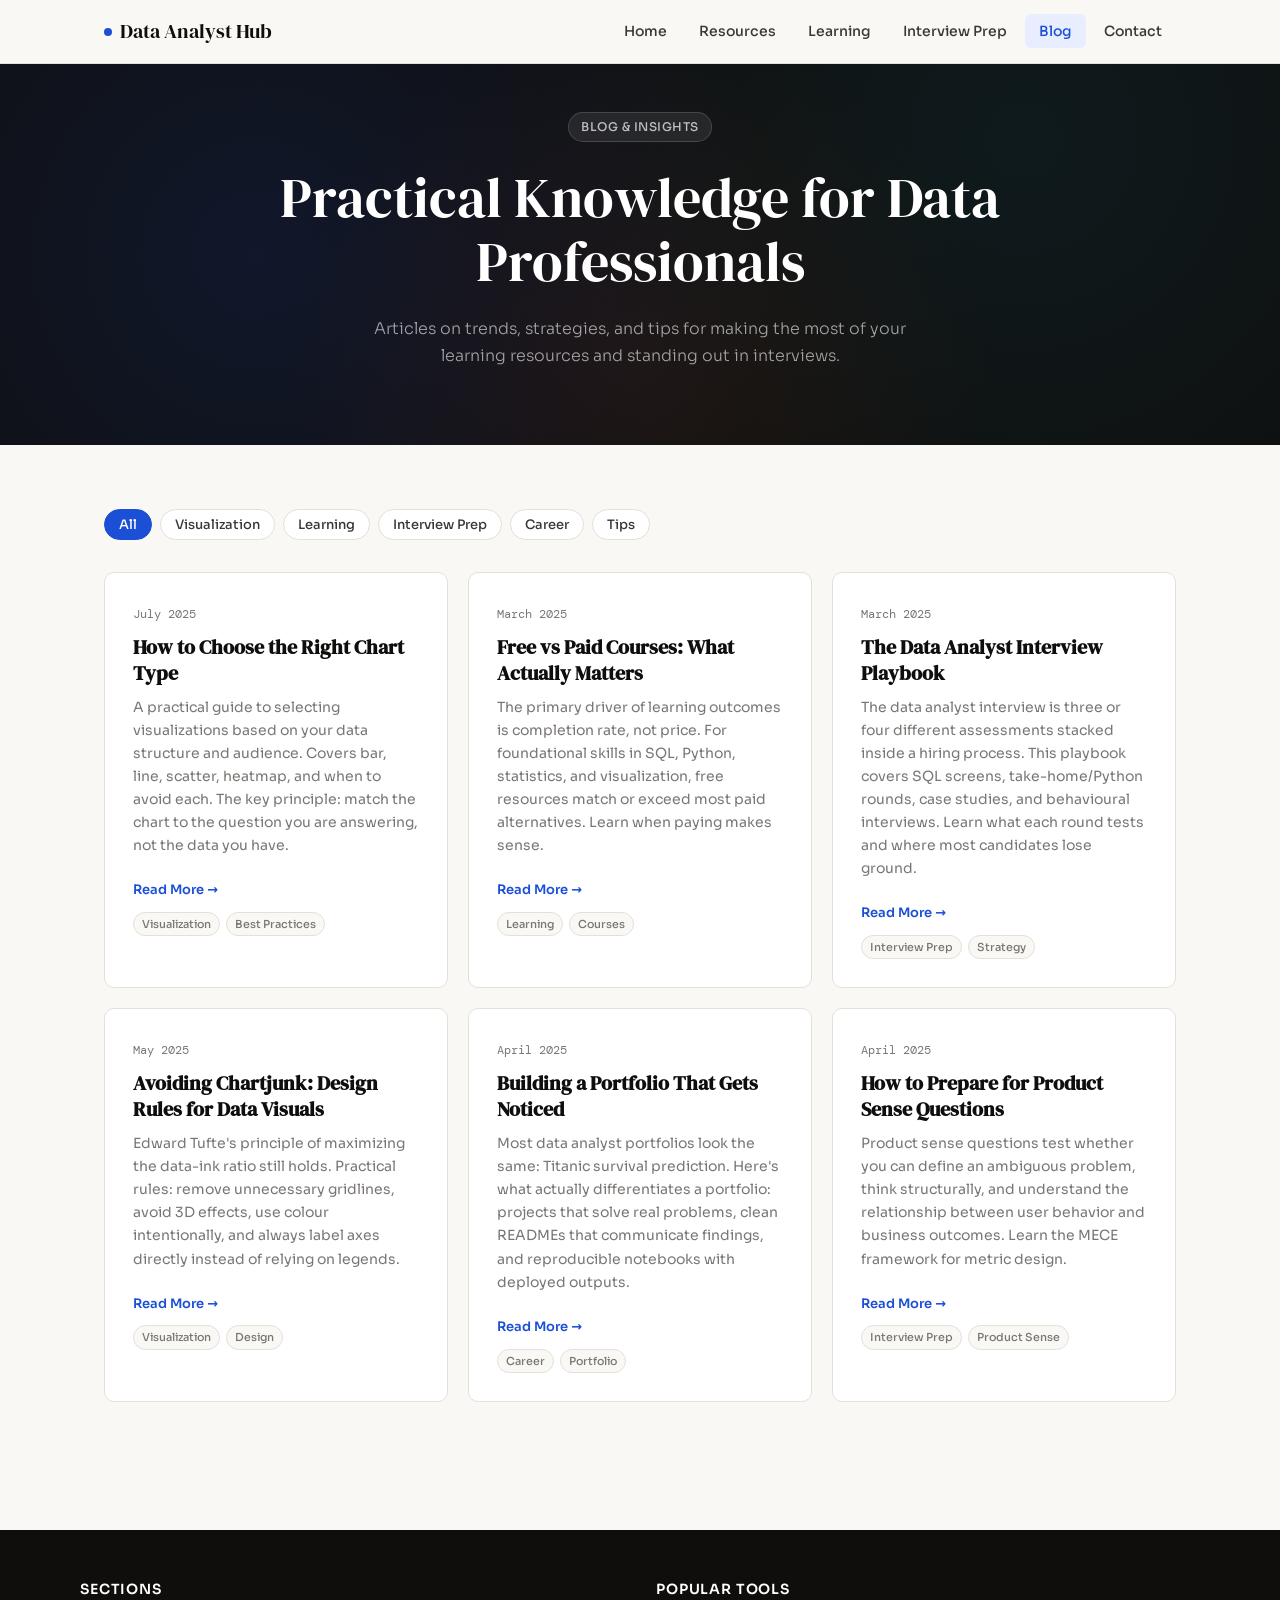
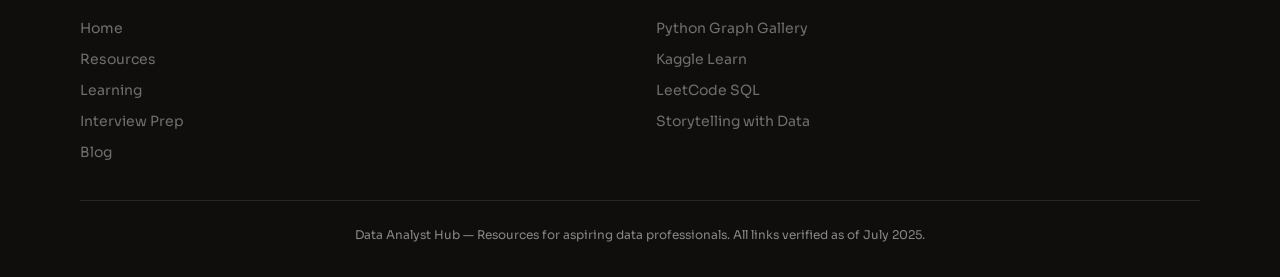
==== commit 80659105: "Initial commit" ====
--- a/blog.html
+++ b/blog.html
@@ -61,7 +61,8 @@
           <p>A practical guide to selecting visualizations based on your data structure and audience. Covers bar, line,
             scatter, heatmap, and when to avoid each. The key principle: match the chart to the question you are
             answering, not the data you have.</p>
-          <a href="files/how-to-choose-right-chart-type.md" class="card-link" target="_blank" rel="noopener">Read More →</a>
+          <a href="files/how-to-choose-right-chart-type.html" class="card-link" target="_blank" rel="noopener">Read More
+            →</a>
           <div class="post-tags" style="margin-top:10px">
             <span class="post-tag">Visualization</span>
             <span class="post-tag">Best Practices</span>
@@ -74,7 +75,8 @@
           <p>The primary driver of learning outcomes is completion rate, not price. For foundational skills in SQL,
             Python, statistics, and visualization, free resources match or exceed most paid alternatives. Learn when
             paying makes sense.</p>
-          <a href="files/free-vs-paid-courses-what-matters.md" class="card-link" target="_blank" rel="noopener">Read More →</a>
+          <a href="files/free-vs-paid-courses-what-matters.html" class="card-link" target="_blank" rel="noopener">Read
+            More →</a>
           <div class="post-tags" style="margin-top:10px">
             <span class="post-tag">Learning</span>
             <span class="post-tag">Courses</span>
@@ -87,7 +89,9 @@
           <p>The data analyst interview is three or four different assessments stacked inside a hiring process. This
             playbook covers SQL screens, take-home/Python rounds, case studies, and behavioural interviews. Learn what
             each round tests and where most candidates lose ground.</p>
-          <a href="files/data-analyst-interview-playbook.md" class="card-link" target="_blank" rel="noopener">Read More →</a>
+          <a href="files/data-analyst-interview-playbook.html" class="card-link" target="_blank" rel="noopener">Read
+            More
+            →</a>
           <div class="post-tags" style="margin-top:10px">
             <span class="post-tag">Interview Prep</span>
             <span class="post-tag">Strategy</span>
@@ -100,7 +104,9 @@
           <p>Edward Tufte's principle of maximizing the data-ink ratio still holds. Practical rules: remove unnecessary
             gridlines, avoid 3D effects, use colour intentionally, and always label axes directly instead of relying on
             legends.</p>
-          <a href="files/avoiding-chartjunk-design-rules.md" class="card-link" target="_blank" rel="noopener">Read More →</a>
+          <a href="files/avoiding-chartjunk-design-rules.html" class="card-link" target="_blank" rel="noopener">Read
+            More
+            →</a>
           <div class="post-tags" style="margin-top:10px">
             <span class="post-tag">Visualization</span>
             <span class="post-tag">Design</span>
@@ -113,7 +119,9 @@
           <p>Most data analyst portfolios look the same: Titanic survival prediction. Here's what actually
             differentiates a portfolio: projects that solve real problems, clean READMEs that communicate findings, and
             reproducible notebooks with deployed outputs.</p>
-          <a href="files/building-portfolio-that-gets-noticed.md" class="card-link" target="_blank" rel="noopener">Read More →</a>
+          <a href="files/building-portfolio-that-gets-noticed.html" class="card-link" target="_blank"
+            rel="noopener">Read
+            More →</a>
           <div class="post-tags" style="margin-top:10px">
             <span class="post-tag">Career</span>
             <span class="post-tag">Portfolio</span>
@@ -126,7 +134,8 @@
           <p>Product sense questions test whether you can define an ambiguous problem, think structurally, and
             understand the relationship between user behavior and business outcomes. Learn the MECE framework for metric
             design.</p>
-          <a href="files/how-to-prepare-product-sense-questions.md" class="card-link" target="_blank" rel="noopener">Read More →</a>
+          <a href="files/how-to-prepare-product-sense-questions.html" class="card-link" target="_blank"
+            rel="noopener">Read More →</a>
           <div class="post-tags" style="margin-top:10px">
             <span class="post-tag">Interview Prep</span>
             <span class="post-tag">Product Sense</span>
@@ -138,161 +147,6 @@
         <p>No articles match the selected filter. Try choosing a different category.</p>
       </div>
 
-      <!-- ── BLOG POST DETAILS ── -->
-      <div id="chart-selection" class="blog-post-details"
-        style="margin-top:40px;padding:24px;background:var(--card);border:1px solid var(--border);border-radius:var(--radius)">
-        <h3 style="font-family:var(--font-heading);font-size:24px;margin-bottom:12px">How to Choose the Right Chart Type
-        </h3>
-        <p style="font-size:14px;color:var(--ink-3);margin-bottom:16px"><span class="post-date">July 2025</span></p>
-        <div style="font-size:15px;line-height:1.7;color:var(--ink)">
-          <p>Mismatched chart types are the most common visualization mistake. The chart should answer the question, not
-            just display the data.</p>
-
-          <h4 style="font-family:var(--font-heading);font-size:18px;margin:20px 0 10px">Chart Selection Decision Tree
-          </h4>
-          <p><strong>For comparisons:</strong> Use bar charts (horizontal for long labels). <strong>For trends:</strong>
-            Use line charts. <strong>For distributions:</strong> Use histograms. <strong>For relationships:</strong> Use
-            scatter plots.</p>
-
-          <h4 style="font-family:var(--font-heading);font-size:18px;margin:20px 0 10px">When NOT to Use Each Chart</h4>
-          <p><strong>Don't use pie charts:</strong> For more than 5 categories, or when values are similar.
-            <strong>Don't use 3D charts:</strong> They distort perception. <strong>Don't use stacked bars:</strong> When
-            categories have very different scales.</p>
-
-          <h4 style="font-family:var(--font-heading);font-size:18px;margin:20px 0 10px">The Key Principle</h4>
-          <p>Match the chart to the question you are answering, not the data you have. A line chart shows a trend. A bar
-            chart shows a comparison. A scatter plot shows a relationship.</p>
-        </div>
-      </div>
-
-      <div id="free-vs-paid" class="blog-post-details"
-        style="margin-top:40px;padding:24px;background:var(--card);border:1px solid var(--border);border-radius:var(--radius)">
-        <h3 style="font-family:var(--font-heading);font-size:24px;margin-bottom:12px">Free vs Paid Courses: What
-          Actually Matters</h3>
-        <p style="font-size:14px;color:var(--ink-3);margin-bottom:16px"><span class="post-date">March 2025</span></p>
-        <div style="font-size:15px;line-height:1.7;color:var(--ink)">
-          <p>The primary driver of learning outcomes is completion rate, not price. For foundational skills, free
-            resources match or exceed paid alternatives.</p>
-
-          <h4 style="font-family:var(--font-heading);font-size:18px;margin:20px 0 10px">Where Free Is Sufficient</h4>
-          <p><strong>SQL:</strong> Mode Analytics SQL Tutorial, LeetCode SQL. <strong>Python:</strong> pandas docs,
-            Kaggle courses. <strong>Statistics:</strong> StatQuest, Khan Academy. <strong>Visualization:</strong> Data
-            to Viz, Tufte resources.</p>
-
-          <h4 style="font-family:var(--font-heading);font-size:18px;margin:20px 0 10px">Where Paid Delivers Value</h4>
-          <p>1. Structured curriculum design. 2. Domain-specific tooling with proprietary interfaces (Tableau, Power
-            BI). 3. Bootcamps with placement support.</p>
-
-          <h4 style="font-family:var(--font-heading);font-size:18px;margin:20px 0 10px">Research Protocol Before Paying
-          </h4>
-          <p>1. Search for free version first. 2. Check completion reviews. 3. Define what you'll do within 48 hours. 4.
-            Time-box to 6 weeks.</p>
-        </div>
-      </div>
-
-      <div id="interview-playbook" class="blog-post-details"
-        style="margin-top:40px;padding:24px;background:var(--card);border:1px solid var(--border);border-radius:var(--radius)">
-        <h3 style="font-family:var(--font-heading);font-size:24px;margin-bottom:12px">The Data Analyst Interview
-          Playbook</h3>
-        <p style="font-size:14px;color:var(--ink-3);margin-bottom:16px"><span class="post-date">March 2025</span></p>
-        <div style="font-size:15px;line-height:1.7;color:var(--ink)">
-          <p>The data analyst interview is three or four different assessments: SQL screens, take-home/Python rounds,
-            case studies, and behavioural interviews.</p>
-
-          <h4 style="font-family:var(--font-heading);font-size:18px;margin:20px 0 10px">Round 1: SQL Screen</h4>
-          <p>Tests: Can you think in sets? Practice window functions, self-joins, funnel analysis, and deduplication.
-            Aim for LeetCode SQL Medium difficulty.</p>
-
-          <h4 style="font-family:var(--font-heading);font-size:18px;margin:20px 0 10px">Round 2: Take-Home/Python</h4>
-          <p>Tests: Can you work with messy data? Communicate findings. Deliver a report with clear findings, not just
-            code.</p>
-
-          <h4 style="font-family:var(--font-heading);font-size:18px;margin:20px 0 10px">Round 3: Case Study</h4>
-          <p>Tests structured reasoning under ambiguity. Clarify before you hypothesise. Generate hypotheses
-            systematically. The case study is where offers are won or lost.</p>
-
-          <h4 style="font-family:var(--font-heading);font-size:18px;margin:20px 0 10px">4-Week Preparation Timeline</h4>
-          <p>Week 1: SQL fundamentals. Week 2: Window functions. Week 3: Python/pandas EDA. Week 4: Case studies daily.
-          </p>
-        </div>
-      </div>
-
-      <div id="chartjunk" class="blog-post-details"
-        style="margin-top:40px;padding:24px;background:var(--card);border:1px solid var(--border);border-radius:var(--radius)">
-        <h3 style="font-family:var(--font-heading);font-size:24px;margin-bottom:12px">Avoiding Chartjunk: Design Rules
-          for Data Visuals</h3>
-        <p style="font-size:14px;color:var(--ink-3);margin-bottom:16px"><span class="post-date">May 2025</span></p>
-        <div style="font-size:15px;line-height:1.7;color:var(--ink)">
-          <p>Edward Tufte's principle of maximizing the data-ink ratio still holds. Every pixel should serve a purpose.
-          </p>
-
-          <h4 style="font-family:var(--font-heading);font-size:18px;margin:20px 0 10px">The Data-Ink Ratio</h4>
-          <p>Data-ink is the ink used to convey the data. Non-data ink (decorative elements, 3D effects, heavy
-            gridlines) should be minimised.</p>
-
-          <h4 style="font-family:var(--font-heading);font-size:18px;margin:20px 0 10px">Practical Rules</h4>
-          <p>1. Remove unnecessary gridlines. 2. Avoid 3D effects. 3. Use colour intentionally. 4. Label axes directly.
-            5. Use white space effectively.</p>
-        </div>
-      </div>
-
-      <div id="portfolio" class="blog-post-details"
-        style="margin-top:40px;padding:24px;background:var(--card);border:1px solid var(--border);border-radius:var(--radius)">
-        <h3 style="font-family:var(--font-heading);font-size:24px;margin-bottom:12px">Building a Portfolio That Gets
-          Noticed</h3>
-        <p style="font-size:14px;color:var(--ink-3);margin-bottom:16px"><span class="post-date">April 2025</span></p>
-        <div style="font-size:15px;line-height:1.7;color:var(--ink)">
-          <p>Most data analyst portfolios look the same. The key differentiator is solving real problems, not following
-            tutorials.</p>
-
-          <h4 style="font-family:var(--font-heading);font-size:18px;margin:20px 0 10px">The Forgettable Portfolio</h4>
-          <p>Has projects sourced entirely from Kaggle competitions with pre-cleaned datasets, analysis that ends at
-            model accuracy, and READMEs that describe what was done, not what was found.</p>
-
-          <h4 style="font-family:var(--font-heading);font-size:18px;margin:20px 0 10px">What Hiring Managers Look At
-          </h4>
-          <p>The README (clear problem statement), code structure (evidence of organization), and the output (chart,
-            table, dashboard viewable without running code).</p>
-
-          <h4 style="font-family:var(--font-heading);font-size:18px;margin:20px 0 10px">Four Project Criteria</h4>
-          <p>1. Dataset required work to get usable. 2. Question came from real context. 3. Analysis went somewhere with
-            quantified findings. 4. You can explain every line in a 30-minute interview.</p>
-        </div>
-      </div>
-
-      <div id="product-sense" class="blog-post-details"
-        style="margin-top:40px;padding:24px;background:var(--card);border:1px solid var(--border);border-radius:var(--radius)">
-        <h3 style="font-family:var(--font-heading);font-size:24px;margin-bottom:12px">How to Prepare for Product Sense
-          Questions</h3>
-        <p style="font-size:14px;color:var(--ink-3);margin-bottom:16px"><span class="post-date">April 2025</span></p>
-        <div style="font-size:15px;line-height:1.7;color:var(--ink)">
-          <p>Product sense questions have become standard in data analyst interviews at mid-to-large tech companies.
-            They test whether you can define an ambiguous problem before trying to solve it, whether your reasoning is
-            structured, and whether you understand the relationship between user behaviour and business outcomes.</p>
-
-          <h4 style="font-family:var(--font-heading);font-size:18px;margin:20px 0 10px">The MECE Framework for Metric
-            Design</h4>
-          <p>MECE (Mutually Exclusive, Collectively Exhaustive) helps you cover the relevant measurement space without
-            overlap. Decompose the product into its core user journey, identify the value at each stage, and assign
-            metrics accordingly.</p>
-
-          <h4 style="font-family:var(--font-heading);font-size:18px;margin:20px 0 10px">The Three Question Types</h4>
-          <p><strong>1. "How would you measure the success of [product/feature]?"</strong> Clarify the goal first, then
-            apply MECE hierarchy: awareness/discovery, engagement, quality, business outcome. Define your North Star
-            metric and guardrail metrics.</p>
-
-          <p><strong>2. "A metric has dropped. Walk me through how you'd investigate."</strong> Confirm the metric is
-            real, define scope, hypothesise by category, and prioritize by magnitude and diagnosability.</p>
-
-          <p><strong>3. "How would you evaluate whether we should build [feature]?"</strong> Start with the user
-            problem, define the hypothesis explicitly, identify what you'd measure, and propose how you'd test it.</p>
-
-          <h4 style="font-family:var(--font-heading);font-size:18px;margin:20px 0 10px">Key Takeaway</h4>
-          <p>Spend the first 20-30% of your time clarifying the goal. The framework — problem → hypothesis → measurement
-            → test design — is what separates analysts who can contribute to product decisions from those who only
-            report what happened.</p>
-        </div>
-      </div>
     </section>
   </main>
 
